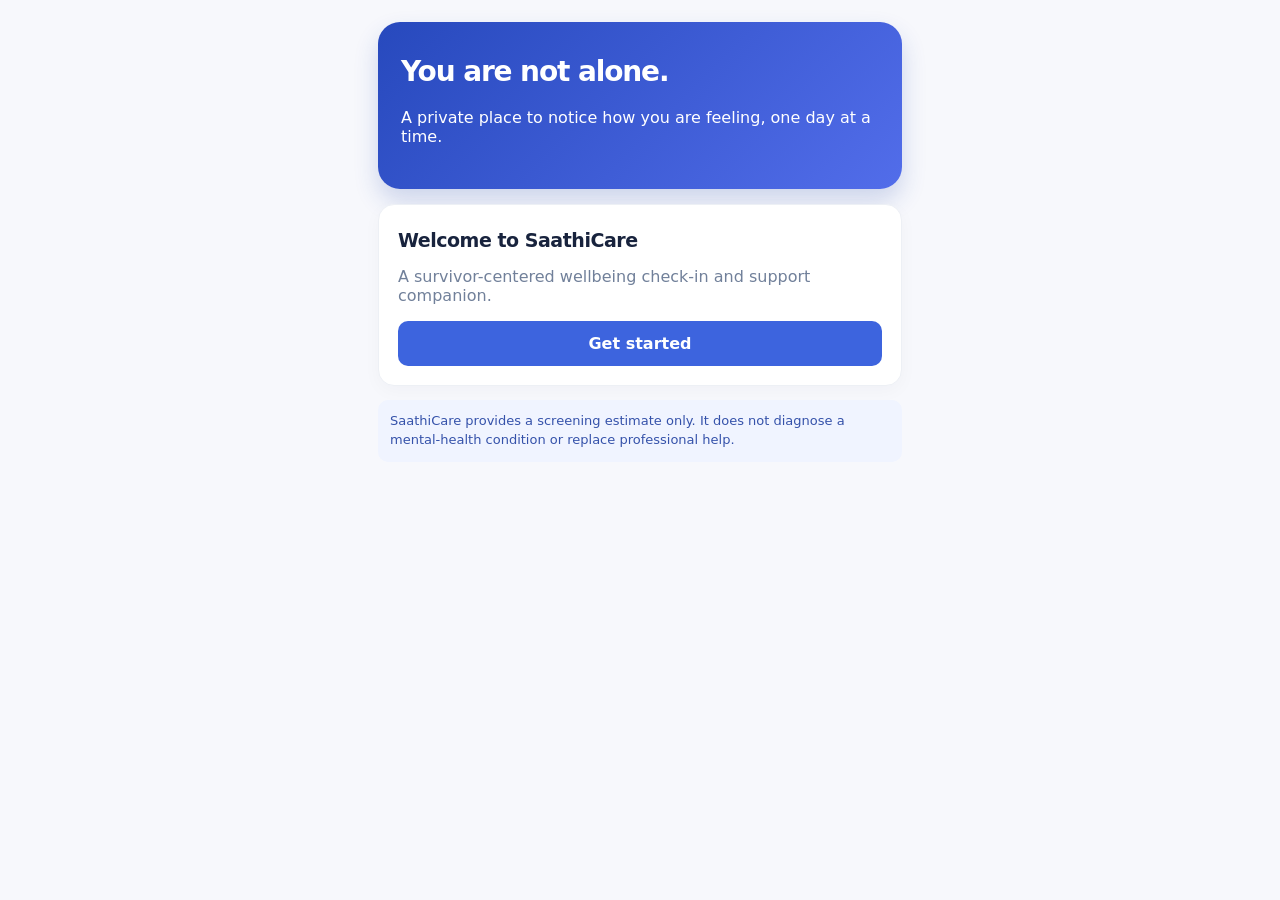
==== mobile/index.html @ fda9f9b1 "feat: establish SaathiCare MVP baseline" ====
<!doctype html><html><head><meta charset="utf-8"><meta name="viewport" content="width=device-width,initial-scale=1,viewport-fit=cover"><meta name="theme-color" content="#3d64de"><link rel="manifest" href="manifest.json"><title>SaathiCare</title><link rel="stylesheet" href="style.css?v=20260828"></head><body><main id="app"></main><script src="app.js?v=20260828"></script></body></html>
---- mobile/style.css ----
:root{--blue:#3d64de;--ink:#18233d;--muted:#71809a;--bg:#f7f8fc;--red:#d74659;--amber:#c67c16;--green:#10866d}*{box-sizing:border-box}body{margin:0;background:var(--bg);color:var(--ink);font:16px Inter,system-ui,sans-serif}.app{max-width:560px;margin:auto;min-height:100vh;padding:22px 18px 94px}.brandbar{display:flex;align-items:center;gap:9px;margin-bottom:17px}.brandbar small{display:block;font-size:10px;color:var(--muted);text-transform:uppercase;letter-spacing:.08em}.brandmark{background:#3d64de;color:white;border-radius:9px;width:31px;height:31px;display:grid;place-items:center}.icon{margin-left:auto;padding:5px;background:transparent;color:#51617d;font-size:20px}.hero{background:linear-gradient(135deg,#2749bd,#526dea);color:#fff;padding:27px 23px;border-radius:22px;margin:0 0 15px;box-shadow:0 12px 25px #2446ab33}.hero h1{font-size:28px;line-height:1.08;margin:8px 0 21px;letter-spacing:-.04em}.hero .secondary{background:#fff;color:#2948b5}.quick{display:grid;grid-template-columns:1fr 1fr;gap:11px}.quick button{background:#fff;color:#435270;border:1px solid #e7ebf3;text-align:left;box-shadow:0 3px 10px #293b5e08}.quick b{display:block;color:#4568da;font-size:20px;margin-bottom:3px}.card{background:#fff;border:1px solid #edf0f5;border-radius:16px;padding:19px;margin:14px 0;box-shadow:0 5px 18px #1e293b08}.eyebrow{font-size:10px;font-weight:800;letter-spacing:.1em;color:#a4afc2}.blue{color:#4f6fe3}.muted{color:var(--muted)}h1{font-size:27px;letter-spacing:-.035em;margin:4px 0 7px}h2{font-size:19px;letter-spacing:-.025em;margin:5px 0 10px}input,textarea{width:100%;padding:13px;border:1px solid #cfd7e5;border-radius:10px;margin:6px 0 14px;font:inherit}label{font-size:13px;font-weight:700;color:#5c6b84}button{border:0;padding:13px 16px;background:var(--blue);color:#fff;border-radius:10px;font:inherit;font-weight:700;cursor:pointer}.secondary{background:#ecf0ff;color:#385bc9}.wide{width:100%}.nav{position:fixed;bottom:0;left:0;right:0;background:#fff;display:flex;justify-content:center;gap:9px;padding:9px 4px max(9px,env(safe-area-inset-bottom));box-shadow:0 -2px 16px #1e293b18;border-top:1px solid #edf0f5}.nav button{display:grid;gap:2px;background:transparent;color:#71809a;padding:2px 6px;font-size:18px}.nav span{font-size:9px;font-weight:700}.q{padding:14px 0;border-bottom:1px solid #e5e7eb}.q:last-child{border:0}.scale{display:flex;gap:7px;margin-top:9px}.scale label{flex:1;text-align:center;padding:9px 2px;border:1px solid #cbd5e1;border-radius:8px;color:var(--muted);font-size:13px}.scale input{display:none}.scale label:has(input:checked){border-color:var(--blue);color:var(--blue);background:#eff6ff;font-weight:800}.low{color:var(--green)}.moderate{color:var(--amber)}.high{color:var(--red)}.risk{text-align:center;font-size:33px;font-weight:900;margin:10px}.barwrap{height:130px;display:flex;align-items:end;gap:8px;border-bottom:2px solid #cbd5e1}.bar{flex:1;background:var(--blue);border-radius:5px 5px 0 0}.sos{background:#fff7f7;border:1px solid #ffd9dd}.notice{font-size:13px;background:#f0f4ff;color:#3552aa;padding:12px;border-radius:10px;line-height:1.45}.small{font-size:13px}.supportcard b{color:#3158ca}
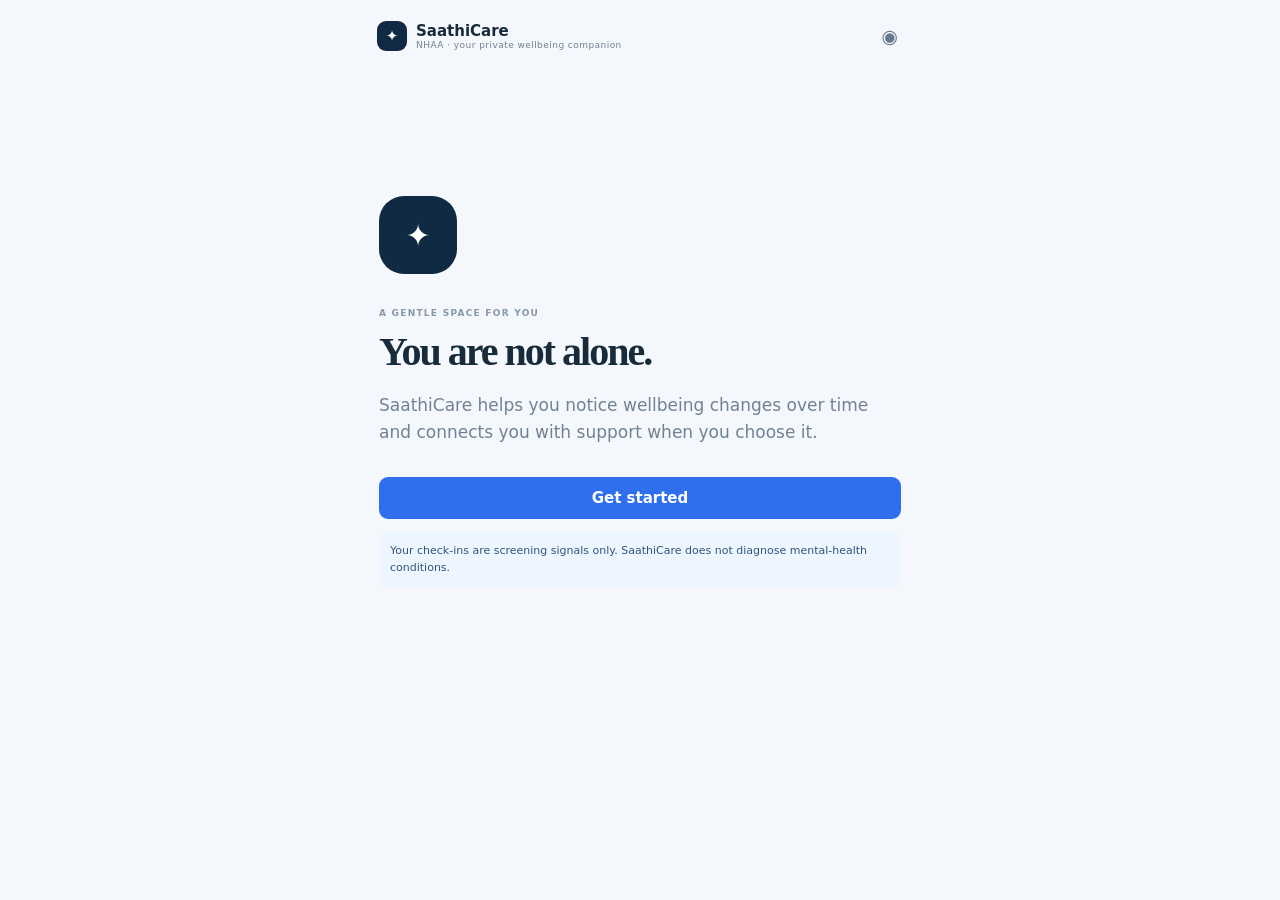
==== commit 680fd792: "Upgrade SaathiCare SIH 2026 prototype" ====
--- a/mobile/index.html
+++ b/mobile/index.html
@@ -1 +1 @@
-<!doctype html><html><head><meta charset="utf-8"><meta name="viewport" content="width=device-width,initial-scale=1,viewport-fit=cover"><meta name="theme-color" content="#3d64de"><link rel="manifest" href="manifest.json"><title>SaathiCare</title><link rel="stylesheet" href="style.css?v=20260828"></head><body><main id="app"></main><script src="app.js?v=20260828"></script></body></html>
+<!doctype html><html><head><meta charset="utf-8"><meta name="viewport" content="width=device-width,initial-scale=1,viewport-fit=cover"><meta name="theme-color" content="#102a43"><link rel="manifest" href="manifest.json"><title>SaathiCare AI</title><link rel="stylesheet" href="style.css?v=20260830"></head><body><main id="app"></main><script src="app.js?v=20260830"></script></body></html>
--- a/mobile/style.css
+++ b/mobile/style.css
@@ -1 +1 @@
-:root{--blue:#3d64de;--ink:#18233d;--muted:#71809a;--bg:#f7f8fc;--red:#d74659;--amber:#c67c16;--green:#10866d}*{box-sizing:border-box}body{margin:0;background:var(--bg);color:var(--ink);font:16px Inter,system-ui,sans-serif}.app{max-width:560px;margin:auto;min-height:100vh;padding:22px 18px 94px}.brandbar{display:flex;align-items:center;gap:9px;margin-bottom:17px}.brandbar small{display:block;font-size:10px;color:var(--muted);text-transform:uppercase;letter-spacing:.08em}.brandmark{background:#3d64de;color:white;border-radius:9px;width:31px;height:31px;display:grid;place-items:center}.icon{margin-left:auto;padding:5px;background:transparent;color:#51617d;font-size:20px}.hero{background:linear-gradient(135deg,#2749bd,#526dea);color:#fff;padding:27px 23px;border-radius:22px;margin:0 0 15px;box-shadow:0 12px 25px #2446ab33}.hero h1{font-size:28px;line-height:1.08;margin:8px 0 21px;letter-spacing:-.04em}.hero .secondary{background:#fff;color:#2948b5}.quick{display:grid;grid-template-columns:1fr 1fr;gap:11px}.quick button{background:#fff;color:#435270;border:1px solid #e7ebf3;text-align:left;box-shadow:0 3px 10px #293b5e08}.quick b{display:block;color:#4568da;font-size:20px;margin-bottom:3px}.card{background:#fff;border:1px solid #edf0f5;border-radius:16px;padding:19px;margin:14px 0;box-shadow:0 5px 18px #1e293b08}.eyebrow{font-size:10px;font-weight:800;letter-spacing:.1em;color:#a4afc2}.blue{color:#4f6fe3}.muted{color:var(--muted)}h1{font-size:27px;letter-spacing:-.035em;margin:4px 0 7px}h2{font-size:19px;letter-spacing:-.025em;margin:5px 0 10px}input,textarea{width:100%;padding:13px;border:1px solid #cfd7e5;border-radius:10px;margin:6px 0 14px;font:inherit}label{font-size:13px;font-weight:700;color:#5c6b84}button{border:0;padding:13px 16px;background:var(--blue);color:#fff;border-radius:10px;font:inherit;font-weight:700;cursor:pointer}.secondary{background:#ecf0ff;color:#385bc9}.wide{width:100%}.nav{position:fixed;bottom:0;left:0;right:0;background:#fff;display:flex;justify-content:center;gap:9px;padding:9px 4px max(9px,env(safe-area-inset-bottom));box-shadow:0 -2px 16px #1e293b18;border-top:1px solid #edf0f5}.nav button{display:grid;gap:2px;background:transparent;color:#71809a;padding:2px 6px;font-size:18px}.nav span{font-size:9px;font-weight:700}.q{padding:14px 0;border-bottom:1px solid #e5e7eb}.q:last-child{border:0}.scale{display:flex;gap:7px;margin-top:9px}.scale label{flex:1;text-align:center;padding:9px 2px;border:1px solid #cbd5e1;border-radius:8px;color:var(--muted);font-size:13px}.scale input{display:none}.scale label:has(input:checked){border-color:var(--blue);color:var(--blue);background:#eff6ff;font-weight:800}.low{color:var(--green)}.moderate{color:var(--amber)}.high{color:var(--red)}.risk{text-align:center;font-size:33px;font-weight:900;margin:10px}.barwrap{height:130px;display:flex;align-items:end;gap:8px;border-bottom:2px solid #cbd5e1}.bar{flex:1;background:var(--blue);border-radius:5px 5px 0 0}.sos{background:#fff7f7;border:1px solid #ffd9dd}.notice{font-size:13px;background:#f0f4ff;color:#3552aa;padding:12px;border-radius:10px;line-height:1.45}.small{font-size:13px}.supportcard b{color:#3158ca}
+:root{--navy:#102a43;--blue:#2f6fed;--sky:#eaf2ff;--bg:#f4f7fb;--ink:#172b3a;--muted:#718294;--line:#e2e9f1;--red:#c73e52;--amber:#b87510;--green:#10866d}*{box-sizing:border-box}body{margin:0;background:var(--bg);color:var(--ink);font:15px 'DM Sans',system-ui,sans-serif}.app{max-width:560px;margin:auto;min-height:100vh;padding:20px 17px 94px}.brandbar{display:flex;align-items:center;gap:9px;margin-bottom:18px}.brandbar small{display:block;color:var(--muted);font-size:9px;letter-spacing:.05em}.brandmark{display:grid;place-items:center;width:30px;height:30px;border-radius:9px;background:var(--navy);color:white}.icon{margin-left:auto;background:transparent;color:#65798d;padding:5px;font-size:19px}.eyebrow{font-size:9px;letter-spacing:.14em;font-weight:800;color:#8798a9}.blue{color:#4e70d7}.hero{background:linear-gradient(145deg,#102a43,#245b82);color:white;border-radius:22px;padding:24px 21px;margin-bottom:14px;box-shadow:0 12px 28px #153d5a22}.hero h1{font:800 27px Manrope;margin:7px 0}.hero p{color:#c4d9e9;line-height:1.5}.hero button{margin-top:8px}.scorecircle{width:118px;height:118px;border-radius:50%;border:7px solid #77a7d2;display:flex;align-items:baseline;justify-content:center;margin:15px auto 10px}.scorecircle strong{font:800 37px Manrope;margin-top:31px}.scorecircle span{font-size:10px;color:#c4d9e9;margin-top:50px}.quick{display:grid;grid-template-columns:1fr 1fr;gap:10px}.quick button{background:#fff;border:1px solid var(--line);color:#334e68;text-align:left;box-shadow:0 4px 15px #203d5208}.quick b{display:block;font-size:20px;color:var(--blue);margin-bottom:5px}.quick span{display:block;font-size:10px;color:var(--muted);margin-top:4px}.card{background:#fff;border:1px solid var(--line);border-radius:15px;padding:18px;margin:13px 0;box-shadow:0 5px 18px #203d5208}.card h1{font:800 27px Manrope;margin:5px 0 8px}.card h2{font:800 18px Manrope;margin:4px 0 9px}.muted{color:var(--muted);line-height:1.5}.notice{background:#edf5ff;color:#31557c;padding:11px;border-radius:10px;font-size:11px;line-height:1.5;margin:13px 0}.alertmini{border-left:4px solid var(--red)}button,input,select,textarea{font:inherit}button{border:0;border-radius:9px;padding:12px 14px;background:var(--blue);color:white;font-weight:800;cursor:pointer}.secondary,.ghost{background:#edf3ff;color:#315bc5}.wide{width:100%}input,select,textarea{width:100%;padding:12px;border:1px solid #cad6e2;border-radius:9px;margin:7px 0 13px;background:white}label{display:block;font-size:11px;font-weight:800;color:#62788d;margin-top:10px}.small{font-size:11px}.demo{margin-top:9px}.welcome{padding:14vh 2px 0}.welcomeorb{width:78px;height:78px;border-radius:25px;background:var(--navy);color:white;display:grid;place-items:center;font-size:30px;margin-bottom:28px}.welcome h1{font:800 40px Manrope;letter-spacing:-.05em;margin:8px 0}.welcome p{font-size:17px;color:var(--muted);line-height:1.6}.welcome button{margin-top:14px}.checktop{display:flex;align-items:center;gap:12px;margin-bottom:8px;color:var(--muted);font-size:11px}.back{background:transparent;color:#4b6278;padding:3px}.progress{height:6px;background:#e4ebf2;border-radius:10px;overflow:hidden;margin-bottom:20px}.progress i{display:block;height:100%;background:var(--blue);border-radius:10px}.questioncard{padding:23px 18px}.questioncard h1{font-size:25px;line-height:1.25;margin:9px 0 25px}.scale.big{display:grid;grid-template-columns:repeat(5,1fr);gap:7px}.scale.big button{background:white;color:#40566c;border:1px solid #cbd7e2;padding:12px 4px}.scale.big button.selected,.scale.big button:active{border-color:var(--blue);background:#edf4ff;color:var(--blue)}.scale small{display:block;font-size:7px;margin-top:4px;color:var(--muted)}.choices{display:grid;gap:9px}.skip{margin-top:15px;width:100%}.result{text-align:center;padding:25px 17px}.resultscore{font:800 62px Manrope;letter-spacing:-.07em;margin-top:10px}.resultscore small{font:600 16px Manrope;color:var(--muted)}.riskpill{display:inline-block;padding:6px 11px;border-radius:999px;font-size:11px;font-weight:900;margin:5px}.riskpill.low{background:#eaf8f3;color:var(--green)}.riskpill.moderate{background:#fff6e6;color:var(--amber)}.riskpill.high{background:#fff0f2;color:var(--red)}.riskpill.urgent{background:#ffe7eb;color:#a52a3d}.inner{text-align:left;box-shadow:none;background:#f9fbfd}.factor{margin:12px 0}.factor>div:first-child{display:flex;justify-content:space-between;font-size:11px}.factorbar{height:7px;background:#e6edf3;border-radius:9px;overflow:hidden;margin-top:5px}.factorbar i{display:block;height:100%;background:var(--blue)}.sos{background:#fff6f7;border-color:#f1d0d5;text-align:left}.journeysteps,.stagecard{display:grid;grid-template-columns:repeat(5,1fr);gap:5px;margin:15px 0}.journeysteps div,.stage{position:relative;text-align:center;color:#9aa8b5;font-size:8px}.journeysteps i,.stage i{display:grid;place-items:center;width:26px;height:26px;border-radius:50%;margin:auto auto 6px;background:#e8eef4;color:#6e8295;font-style:normal;font-weight:800}.journeysteps .done,.stage.active{color:var(--blue);font-weight:800}.journeysteps .done i,.stage.active i{background:#eaf2ff;color:var(--blue)}.timeline{margin-top:15px}.timelineitem{display:flex;gap:11px;padding-bottom:18px}.timelineitem>i{width:9px;height:9px;border-radius:50%;background:var(--blue);margin-top:4px;box-shadow:0 0 0 4px #eaf2ff;flex:none}.timelineitem small,.timelineitem b,.timelineitem p{display:block}.timelineitem small{font-size:9px;color:#8b99a8}.timelineitem b{font-size:12px;margin-top:2px}.timelineitem p{font-size:10px;color:var(--muted);margin:4px 0}.twocol{display:grid;grid-template-columns:1fr 1fr;gap:10px}.minirow{display:flex;justify-content:space-between;border-top:1px solid #edf1f5;padding:10px 0;font-size:11px}.historybars{height:180px;display:flex;align-items:end;gap:8px;border-bottom:1px solid #cad5e0}.historybars div{flex:1;background:#5e83ff;border-radius:5px 5px 0 0;position:relative;min-width:12px}.historybars span{position:absolute;top:-18px;left:50%;transform:translateX(-50%);font-size:8px}.chartlabels{display:flex;gap:8px;margin-top:7px}.chartlabels span{flex:1;text-align:center;font-size:8px;color:#8494a4}.rowcard{display:flex;justify-content:space-between;align-items:center}.rowcard strong{font:800 22px Manrope}.chatbox{min-height:300px;background:#edf3f8;border-radius:15px;padding:13px;display:flex;flex-direction:column;gap:9px}.bubble{max-width:86%;background:white;border-radius:13px 13px 13px 3px;padding:11px;font-size:12px;line-height:1.5}.bubble.me{margin-left:auto;background:#dfeaff;border-radius:13px 13px 3px 13px}.chatform{display:flex;gap:7px;margin:9px 0}.chatform input{margin:0}.chatform button{flex:none}.chips{display:flex;gap:6px;overflow:auto}.chips button{white-space:nowrap;font-size:10px}.featurelist{display:grid;gap:10px}.featurelist button{background:#fff;color:#314b62;border:1px solid var(--line);display:flex;align-items:center;gap:12px;text-align:left}.featurelist span{display:block}.featurelist small{display:block;color:var(--muted);font-weight:500;margin-top:3px}.previewMobile{text-align:left}.status{display:inline-block;padding:5px 8px;border-radius:999px;background:#f0ebff;color:#6c51b6;font-size:9px;font-weight:900}.pipeline{margin:25px 0;display:grid;gap:7px;text-align:center}.pipeline div{padding:13px;border:1px solid var(--line);border-radius:10px;background:#fbfcfe;font-weight:800}.pipeline i{text-align:center;color:var(--blue)}.loading{text-align:center;padding:55px 18px}.spinner{width:30px;height:30px;border:3px solid #dbe6f0;border-top-color:var(--blue);border-radius:50%;margin:0 auto 15px;animation:spin .8s linear infinite}@keyframes spin{to{transform:rotate(360deg)}}.nav{position:fixed;z-index:10;bottom:0;left:0;right:0;background:#fff;border-top:1px solid var(--line);display:flex;justify-content:center;gap:3px;padding:8px 4px max(8px,env(safe-area-inset-bottom));box-shadow:0 -4px 18px #203d5210}.nav button{flex:1;max-width:100px;background:transparent;color:#7b8b9a;padding:5px 3px;font-size:17px}.nav button.active{color:var(--blue)}.nav span{display:block;font-size:8px;margin-top:2px}@media(max-width:420px){.welcome h1{font-size:34px}.twocol{grid-template-columns:1fr}}
